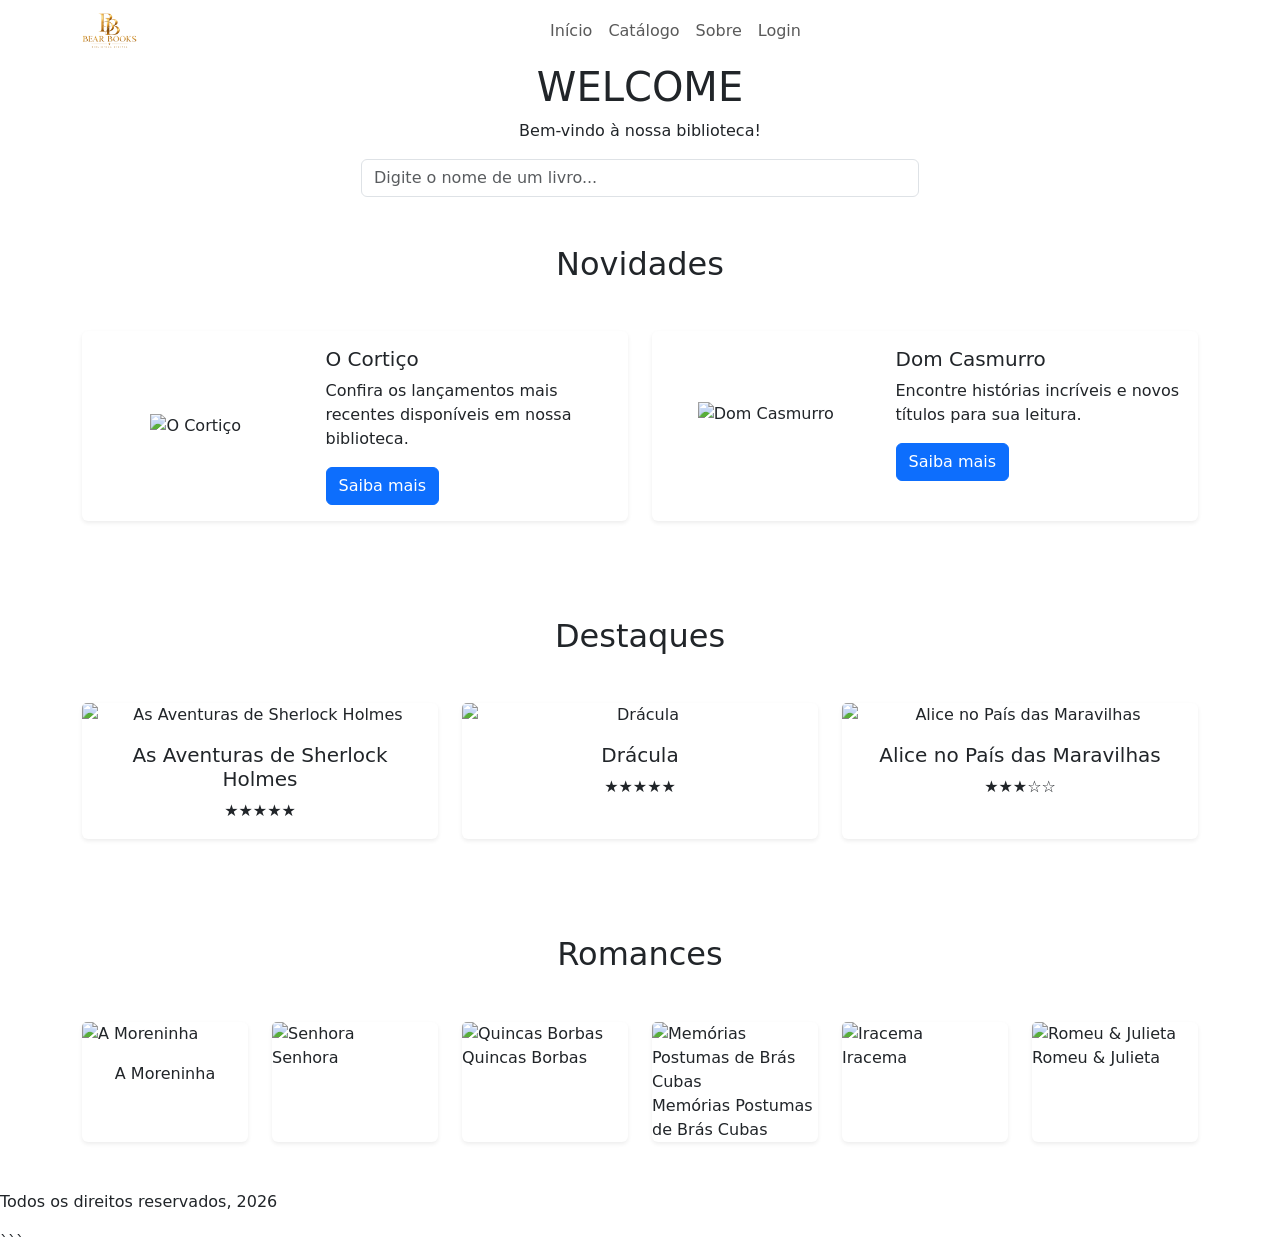
==== index.html @ a9ad1637 "Adiciona todos os arquivos" ====
<!DOCTYPE html>
<html lang="pt-BR">

<head>
    <meta charset="UTF-8">
    <meta name="viewport" content="width=device-width, initial-scale=1.0">

    <title>Bear Books</title>

    <link href="https://cdn.jsdelivr.net/npm/bootstrap@5.3.3/dist/css/bootstrap.min.css" rel="stylesheet">

    <link rel="stylesheet" href="css1/style.css">
</head>

<body>

    <!-- NAVBAR -->
    <nav class="navbar navbar-expand-lg">
        <div class="container">

            <a class="navbar-brand" href="#">
                <img src="ARQUIVOS/img/logo.png" alt="Bear Books" width="55">
            </a>

            <button class="navbar-toggler bg-light" type="button"
                data-bs-toggle="collapse"
                data-bs-target="#menu">
                <span class="navbar-toggler-icon"></span>
            </button>

            <div class="collapse navbar-collapse" id="menu">

                <ul class="navbar-nav mx-auto mb-2 mb-lg-0">

                    <li class="nav-item">
                        <a class="nav-link" href="#">Início</a>
                    </li>

                    <li class="nav-item">
                        <a class="nav-link" href="catagolo.html">Catálogo</a>
                    </li>

                    <li class="nav-item">
                        <a class="nav-link" href="#">Sobre</a>
                    </li>

                    <li class="nav-item">
                        <a class="nav-link" href="#">Login</a>
                    </li>

                </ul>

            </div>
        </div>
    </nav>


    <!-- BANNER -->
    <section class="banner">
        <div class="container text-center">

            <h1>WELCOME</h1>

            <p>Bem-vindo à nossa biblioteca!</p>

            <div class="col-12 col-md-8 col-lg-6 mx-auto">
                <input
                    type="text"
                    class="form-control pesquisa"
                    placeholder="Digite o nome de um livro..."
                >
            </div>

        </div>
    </section>


    <!-- NOVIDADES -->
    <section class="novidades py-5">

        <div class="container">

            <h2 class="text-center mb-5">Novidades</h2>

            <div class="row g-4 justify-content-center">

                <div class="col-12 col-md-6">

                    <div class="card h-100 shadow-sm border-0">

                        <div class="row g-0 align-items-center">

                            <div class="col-5 text-center p-3">
                                <img
                                    src="ARQUIVOS/img/cortico.jpg"
                                    class="livro-novidade img-fluid"
                                    alt="O Cortiço"
                                >
                            </div>

                            <div class="col-7">

                                <div class="card-body">

                                    <h5 class="card-title">
                                        O Cortiço
                                    </h5>

                                    <p class="card-text">
                                        Confira os lançamentos mais recentes
                                        disponíveis em nossa biblioteca.
                                    </p>

                                    <button class="btn btn-primary">
                                        Saiba mais
                                    </button>

                                </div>

                            </div>

                        </div>

                    </div>

                </div>


                <div class="col-12 col-md-6">

                    <div class="card h-100 shadow-sm border-0">

                        <div class="row g-0 align-items-center">

                            <div class="col-5 text-center p-3">

                                <img
                                    src="ARQUIVOS/img/domcasmurro.jpg"
                                    class="livro-novidade img-fluid"
                                    alt="Dom Casmurro"
                                >

                            </div>

                            <div class="col-7">

                                <div class="card-body">

                                    <h5 class="card-title">
                                        Dom Casmurro
                                    </h5>

                                    <p class="card-text">
                                        Encontre histórias incríveis e novos
                                        títulos para sua leitura.
                                    </p>

                                    <button class="btn btn-primary">
                                        Saiba mais
                                    </button>

                                </div>

                            </div>

                        </div>

                    </div>

                </div>

            </div>

        </div>

    </section>


    <!-- DESTAQUES -->
    <section class="destaques py-5">

        <div class="container">

            <h2 class="text-center mb-5">Destaques</h2>

            <div class="row g-4 justify-content-center">

                <div class="col-12 col-sm-6 col-lg-4">

                    <div class="card livro h-100 text-center shadow-sm border-0">

                        <img
                            src="ARQUIVOS/img/sharlock.jpg"
                            class="card-img-top"
                            alt="As Aventuras de Sherlock Holmes"
                        >

                        <div class="card-body">

                            <h5 class="card-title">
                                As Aventuras de Sherlock Holmes
                            </h5>

                            <div class="estrelas">
                                ★★★★★
                            </div>

                        </div>

                    </div>

                </div>


                <div class="col-12 col-sm-6 col-lg-4">

                    <div class="card livro h-100 text-center shadow-sm border-0">

                        <img
                            src="ARQUIVOS/img/dracula.jpg"
                            class="card-img-top"
                            alt="Drácula"
                        >

                        <div class="card-body">

                            <h5 class="card-title">
                                Drácula
                            </h5>

                            <div class="estrelas">
                                ★★★★★
                            </div>

                        </div>

                    </div>

                </div>


                <div class="col-12 col-sm-6 col-lg-4">

                    <div class="card livro h-100 text-center shadow-sm border-0">

                        <img
                            src="ARQUIVOS/img/alice.jpg"
                            class="card-img-top"
                            alt="Alice no País das Maravilhas"
                        >

                        <div class="card-body">

                            <h5 class="card-title">
                                Alice no País das Maravilhas
                            </h5>

                            <div class="estrelas">
                                ★★★☆☆
                            </div>

                        </div>

                    </div>

                </div>

            </div>

        </div>

    </section>


    <!-- ROMANCES -->
    <section class="romances py-5">

        <div class="container">

            <h2 class="text-center mb-5">Romances</h2>

            <div class="row g-4">

                <div class="col-6 col-md-4 col-lg-2">
                    <div class="card livro-romance h-100 border-0 shadow-sm">
                        <img
                            src="ARQUIVOS/img/a.webp"
                            class="card-img-top"
                            alt="A Moreninha">

                        <div class="card-body text-center">
                            <p class="card-text">A Moreninha</p>
                        </div>
                    </div>
                </div>

                <div class="col-6 col-md-4 col-lg-2">
                    <div class="card livro-romance h-100 border-0 shadow-sm">
                        <img
                            src="ARQUIVOS/img/senhora.webp"
                            class="card-img-top"
                            alt="Senhora">
                            <p class="card-text">Senhora</p>
                    </div>
                </div>

                <div class="col-6 col-md-4 col-lg-2">
                    <div class="card livro-romance h-100 border-0 shadow-sm">
                        <img
                            src="ARQUIVOS/img/quincas.webp"
                            class="card-img-top"
                            alt="Quincas Borbas">
                            <p class="card-text">Quincas Borbas</p>
                    </div>
                </div>

                <div class="col-6 col-md-4 col-lg-2">
                    <div class="card livro-romance h-100 border-0 shadow-sm">
                        <img
                            src="ARQUIVOS/img/memo.jpg"
                            class="card-img-top"
                            alt="Memórias Postumas de Brás Cubas">
                            <p class="card-text">Memórias Postumas de Brás Cubas</p>
                    </div>
                </div>

                <div class="col-6 col-md-4 col-lg-2">
                    <div class="card livro-romance h-100 border-0 shadow-sm">
                        <img
                            src="ARQUIVOS/img/iracema.jpg"
                            class="card-img-top"
                            alt="Iracema">
                             <p class="card-text">Iracema</p>
                    </div>
                </div>

                <div class="col-6 col-md-4 col-lg-2">
                    <div class="card livro-romance h-100 border-0 shadow-sm">
                        <img
                            src="ARQUIVOS/img/romeu.jpg"
                            class="card-img-top"
                            alt="Romeu & Julieta">
                             <p class="card-text">Romeu & Julieta</p>
                    </div>
                </div>

            </div>

        </div>

    </section>


    <!-- FOOTER -->
    <footer class="footer">
        <p>Todos os direitos reservados, 2026</p>
    </footer>


    <script src="https://cdn.jsdelivr.net/npm/bootstrap@5.3.3/dist/js/bootstrap.bundle.min.js"></script>

</body>

</html>
```
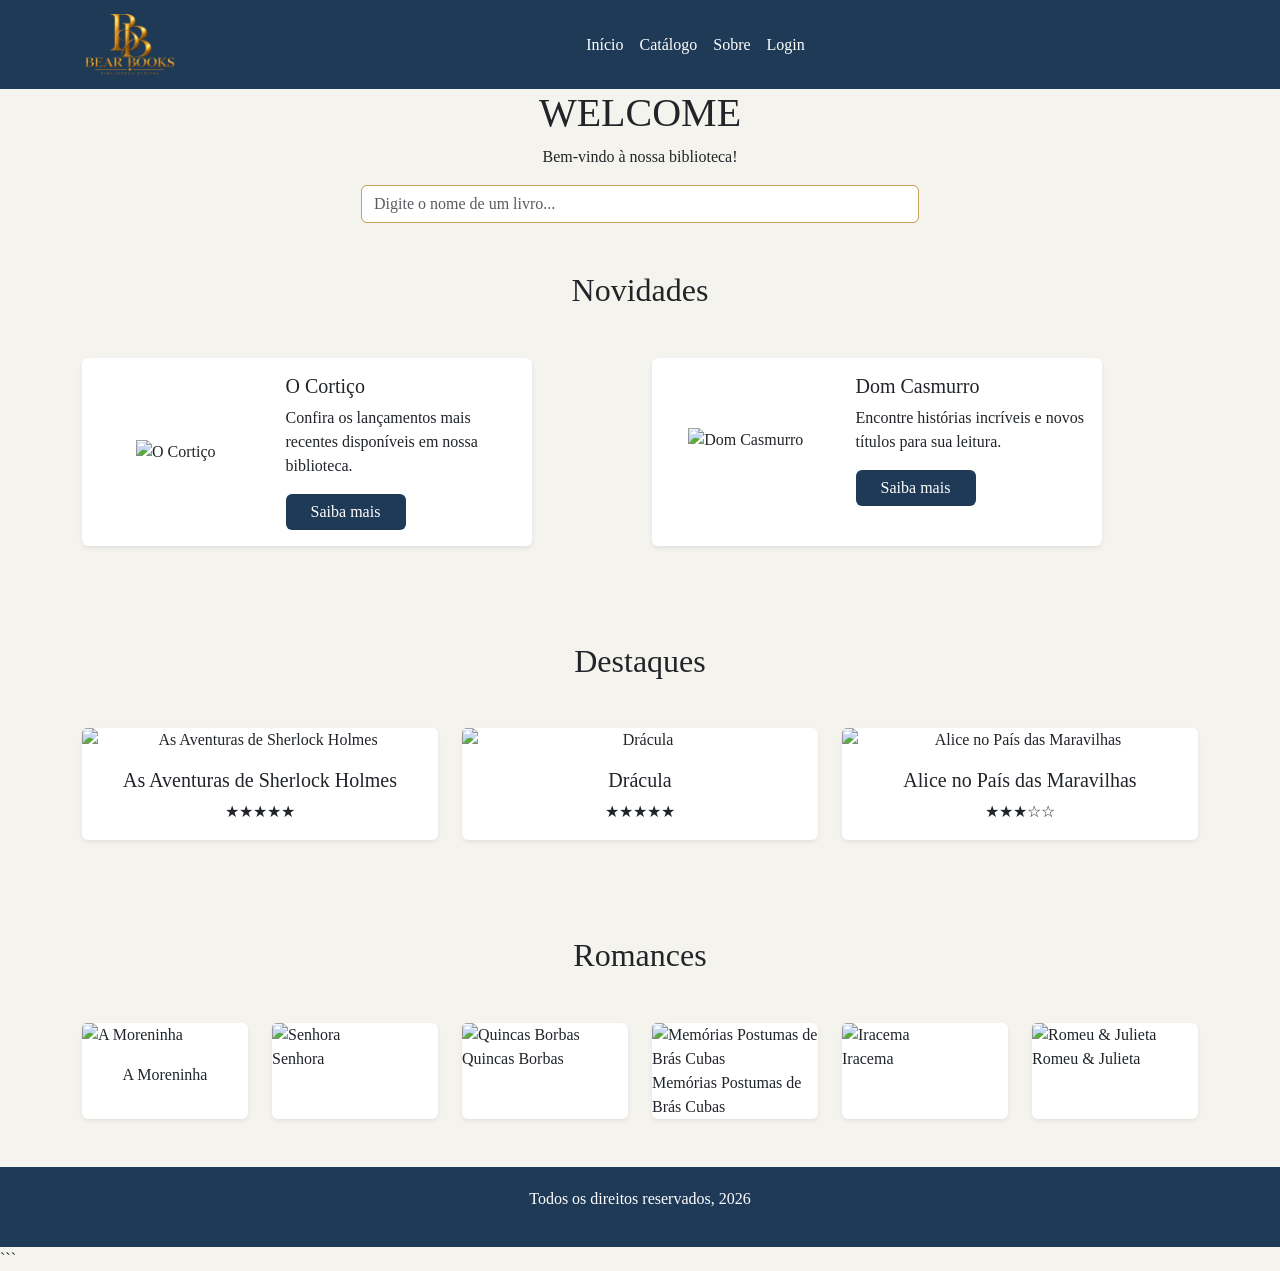
==== commit eea4e7da: "Atualiza projeto Bear Books" ====
--- a/index.html
+++ b/index.html
@@ -10,7 +10,7 @@
 
     <link href="https://cdn.jsdelivr.net/npm/bootstrap@5.3.3/dist/css/bootstrap.min.css" rel="stylesheet">
 
-    <link rel="stylesheet" href="css1/style.css">
+    <link rel="stylesheet" href="css/style.css">
 </head>
 
 <body>
@@ -46,7 +46,7 @@
                     </li>
 
                     <li class="nav-item">
-                        <a class="nav-link" href="#">Login</a>
+                        <a class="nav-link" href="login.php">Login</a>
                     </li>
 
                 </ul>
@@ -93,7 +93,7 @@
 
                             <div class="col-5 text-center p-3">
                                 <img
-                                    src="ARQUIVOS/img/cortico.jpg"
+                                    src="img/cortico.jpg"
                                     class="livro-novidade img-fluid"
                                     alt="O Cortiço"
                                 >
@@ -136,7 +136,7 @@
                             <div class="col-5 text-center p-3">
 
                                 <img
-                                    src="ARQUIVOS/img/domcasmurro.jpg"
+                                    src="img/domcasmurro.jpg"
                                     class="livro-novidade img-fluid"
                                     alt="Dom Casmurro"
                                 >
@@ -191,7 +191,7 @@
                     <div class="card livro h-100 text-center shadow-sm border-0">
 
                         <img
-                            src="ARQUIVOS/img/sharlock.jpg"
+                            src="img/sharlock.jpg"
                             class="card-img-top"
                             alt="As Aventuras de Sherlock Holmes"
                         >
@@ -218,7 +218,7 @@
                     <div class="card livro h-100 text-center shadow-sm border-0">
 
                         <img
-                            src="ARQUIVOS/img/dracula.jpg"
+                            src="img/dracula.jpg"
                             class="card-img-top"
                             alt="Drácula"
                         >
@@ -245,7 +245,7 @@
                     <div class="card livro h-100 text-center shadow-sm border-0">
 
                         <img
-                            src="ARQUIVOS/img/alice.jpg"
+                            src="img/alice.jpg"
                             class="card-img-top"
                             alt="Alice no País das Maravilhas"
                         >
@@ -285,7 +285,7 @@
                 <div class="col-6 col-md-4 col-lg-2">
                     <div class="card livro-romance h-100 border-0 shadow-sm">
                         <img
-                            src="ARQUIVOS/img/a.webp"
+                            src="img/a.webp"
                             class="card-img-top"
                             alt="A Moreninha">
 
@@ -298,7 +298,7 @@
                 <div class="col-6 col-md-4 col-lg-2">
                     <div class="card livro-romance h-100 border-0 shadow-sm">
                         <img
-                            src="ARQUIVOS/img/senhora.webp"
+                            src="img/senhora.webp"
                             class="card-img-top"
                             alt="Senhora">
                             <p class="card-text">Senhora</p>
@@ -308,7 +308,7 @@
                 <div class="col-6 col-md-4 col-lg-2">
                     <div class="card livro-romance h-100 border-0 shadow-sm">
                         <img
-                            src="ARQUIVOS/img/quincas.webp"
+                            src="img/quincas.webp"
                             class="card-img-top"
                             alt="Quincas Borbas">
                             <p class="card-text">Quincas Borbas</p>
@@ -318,7 +318,7 @@
                 <div class="col-6 col-md-4 col-lg-2">
                     <div class="card livro-romance h-100 border-0 shadow-sm">
                         <img
-                            src="ARQUIVOS/img/memo.jpg"
+                            src="img/memo.jpg"
                             class="card-img-top"
                             alt="Memórias Postumas de Brás Cubas">
                             <p class="card-text">Memórias Postumas de Brás Cubas</p>
@@ -328,7 +328,7 @@
                 <div class="col-6 col-md-4 col-lg-2">
                     <div class="card livro-romance h-100 border-0 shadow-sm">
                         <img
-                            src="ARQUIVOS/img/iracema.jpg"
+                            src="img/iracema.jpg"
                             class="card-img-top"
                             alt="Iracema">
                              <p class="card-text">Iracema</p>
@@ -338,7 +338,7 @@
                 <div class="col-6 col-md-4 col-lg-2">
                     <div class="card livro-romance h-100 border-0 shadow-sm">
                         <img
-                            src="ARQUIVOS/img/romeu.jpg"
+                            src="img/romeu.jpg"
                             class="card-img-top"
                             alt="Romeu & Julieta">
                              <p class="card-text">Romeu & Julieta</p>
--- a/css/style.css
+++ b/css/style.css
@@ -0,0 +1,560 @@
+/*login adm*/
+
+body {
+    font-family: 'Lora', serif;
+    background-color: #F5F3EE;
+    min-height: 100vh;
+    display: flex;
+    flex-direction: column;
+}
+
+.login-page {
+    background-color: #F5F3EE;
+}
+
+.btn-primary {
+    background-color: #1F3A56;
+    color: white;
+    border: none;
+}
+
+.btn-primary:hover {
+    background-color: #4185c4;
+    color: white;
+    border: none;
+}
+
+.btn-primary:focus {
+    box-shadow: none;
+    border: none;
+}
+
+.btn-cancelar,
+.btn-primary {
+    width: 120px;
+}
+
+.card {
+    max-width: 450px;
+    border: 2px solid #C6A25A;
+    background-color: white;
+}
+
+
+/*menu*/
+
+.navbar {
+    background-color: #1F3A56;
+}
+
+.navbar .navbar-brand {
+    color: white;
+}
+
+.navbar .navbar-brand img {
+    width: 95px;
+    height: auto;
+}
+
+.menu {
+    display: flex;
+    align-items: center;
+    justify-content: center;
+}
+
+.menu .navbar-brand {
+    margin-right: 20px;
+}
+
+.navbar .nav-link {
+    color: white;
+}
+
+
+/*cards do dashboard*/
+
+.cards-dashboard .card {
+    max-width: none;
+    height: 100%;
+    border: 1px solid #C6A25A;
+    border-radius: 10px;
+    background-color: white;
+    box-shadow: 0 3px 10px rgba(31, 58, 86, 0.12);
+    transition: 0.3s;
+}
+
+.cards-dashboard .card:hover {
+    transform: translateY(-4px);
+    box-shadow: 0 6px 16px rgba(31, 58, 86, 0.20);
+}
+
+.cards-dashboard .card-body {
+    padding: 25px;
+}
+
+.cards-dashboard .card i {
+    color: #C6A25A;
+}
+
+.cards-dashboard .card h5 {
+    color: #1F3A56;
+}
+
+.cards-dashboard .card p {
+    color: #555;
+}
+
+
+/*tabela gerenciar adm*/
+
+.titulo-pagina {
+    color: #1F3A56;
+    text-align: center;
+    margin-bottom: 25px;
+}
+
+.table-striped-columns thead th {
+    background-color: #1F3A56 !important;
+    color: white;
+}
+
+.table-striped-columns > :not(caption) > tr > :nth-child(odd) {
+    background-color: #F5F3EE;
+}
+
+.table-striped-columns > :not(caption) > tr > :nth-child(even) {
+    background-color: #E8E0D5;
+}
+
+.table td:last-child img {
+    margin: 5px;
+}
+
+.table td:last-child a {
+    text-decoration: none;
+}
+
+
+/*footer*/
+
+.footer {
+    background-color: #1F3A56;
+    padding: 20px 0;
+    text-align: center;
+    color: white;
+    margin-top: auto;
+}
+
+
+/*formulários*/
+
+.titulo-formulario {
+    color: #1F3A56;
+    text-align: center;
+    margin-bottom: 25px;
+}
+
+.form-label {
+    color: #1F3A56;
+}
+
+.form-control {
+    border: 1px solid #C6A25A;
+}
+
+.btn-cancelar {
+    background-color: #1F3A56;
+    color: white;
+}
+
+.btn-cancelar:hover {
+    background-color: #146cb4;
+    color: white;
+}
+
+.card-formulario {
+    max-width: 800px;
+    margin: 0 auto;
+    border-radius: 15px;
+}
+
+.btn-adicionar {
+    background-color: #1F3A56;
+    color: white;
+    border: 2px solid #C6A25A;
+}
+
+.btn-adicionar:hover {
+    background-color: #C6A25A;
+    color: #1F3A56;
+}
+
+
+/*tabela gerenciar livros*/
+
+.tabela-livros {
+    margin-top: 20px;
+}
+
+.tabela-livros table {
+    background-color: white;
+}
+
+.tabela-livros thead th {
+    background-color: #1F3A56;
+    color: white;
+}
+
+.tabela-livros td {
+    vertical-align: middle;
+}
+
+.capa-livro {
+    width: 90px;
+    height: auto;
+    border: 1px solid #C6A25A;
+    border-radius: 4px;
+    display: block;
+    margin: 0 auto;
+}
+
+
+/*cards dos livros home-Jhulia*/
+
+.cards-livros .card {
+    height: 100%;
+    border: 1px solid #C6A25A;
+    border-radius: 10px;
+    background-color: white;
+    box-shadow: 0 3px 10px rgba(31, 58, 86, 0.12);
+    transition: 0.3s;
+}
+
+.cards-livros .card:hover {
+    transform: translateY(-4px);
+    box-shadow: 0 6px 16px rgba(31, 58, 86, 0.20);
+}
+
+.cards-livros .card-img-top {
+    height: 350px;
+    object-fit: cover;
+}
+
+.cards-livros .card-title {
+    color: #1F3A56;
+}
+
+.cards-livros .card-text {
+    color: #555;
+}
+
+.btn-editar {
+    background-color: #C6A25A;
+    color: #1F3A56;
+}
+
+.btn-editar:hover {
+    background-color: #1F3A56;
+    color: white;
+}
+
+.btn-excluir {
+    background-color: #8B0000;
+    color: white;
+}
+
+.btn-excluir:hover {
+    background-color: #650000;
+    color: white;
+}
+
+
+/*cadastro categoria e classificação*/
+
+.cadastro-conteudo {
+    margin-top: 50px;
+}
+
+.cadastro-titulo h1 {
+    color: #1F3A56;
+}
+
+.cadastro-titulo p {
+    color: #555;
+}
+
+.cadastro-formulario {
+    margin-top: 30px;
+    margin-left: 85px;
+}
+
+.cadastro-formulario h4 {
+    color: #1F3A56;
+    text-align: center;
+    margin-bottom: 25px;
+}
+
+.cadastro-tabela {
+    margin-top: 96px;
+    margin-bottom: 50px;
+}
+
+.cadastro-tabela h2 {
+    color: #1F3A56;
+    margin-bottom: 10px;
+}
+
+.form-user {
+    margin-top: 40px;
+    margin-bottom: 50px;
+}
+
+.form-user h2 {
+    color: #1F3A56;
+    text-align: center;
+    margin-bottom: 30px;
+}
+
+.cadastro-usuario {
+    margin-top: 40px;
+    margin-bottom: 50px;
+}
+
+
+
+/*transição do login usuario*/
+
+.login-usuario-page {
+    overflow-x: hidden;
+}
+
+.login-usuario-container {
+    position: relative;
+    height: 100vh;
+    min-height: 600px;
+    overflow: hidden;
+}
+
+
+/*logo*/
+
+.logo-login-usuario {
+    position: absolute;
+    width: 35%;
+    left: 7%;
+    top: 50%;
+    transform: translateY(-50%);
+    transition: 0.8s ease;
+}
+
+.logo-login-usuario img {
+    width: 100%;
+    max-width: 430px;
+}
+
+
+/*login*/
+
+.formulario-login-usuario {
+    position: absolute;
+    width: 40%;
+    left: 55%;
+    top: 50%;
+    transform: translateY(-50%);
+    transition: 0.8s ease;
+}
+
+.formulario-login-usuario .card {
+    width: 100%;
+    max-width: 450px;
+    height: auto;
+    padding: 40px !important;
+    margin: 0 auto;
+    border-radius: 15px;
+}
+
+
+/*cadastro*/
+
+.formulario-cadastro-usuario {
+    position: absolute;
+    width: 40%;
+    left: 5%;
+    top: 50%;
+    transform: translateY(-50%);
+    opacity: 0;
+    visibility: hidden;
+    transition: 0.8s ease;
+}
+
+.formulario-cadastro-usuario .card {
+    width: 100%;
+    max-width: 450px;
+    height: auto;
+    padding: 30px !important;
+    margin: 0 auto;
+    border-radius: 15px;
+}
+
+
+/*quando abrir cadastro*/
+
+.mostrar-cadastro .logo-login-usuario {
+    left: 60%;
+}
+
+.mostrar-cadastro .formulario-login-usuario {
+    left: -50%;
+    opacity: 0;
+    visibility: hidden;
+}
+
+.mostrar-cadastro .formulario-cadastro-usuario {
+    opacity: 1;
+    visibility: visible;
+}
+
+
+/*campos do cadastro*/
+
+.formulario-cadastro-usuario .mb-3 {
+    margin-bottom: 10px !important;
+}
+
+.formulario-cadastro-usuario .form-control {
+    padding: 8px 12px;
+}
+
+
+/*botão cadastrar*/
+
+.formulario-cadastro-usuario .btn-primary {
+    width: 120px;
+    display: block;
+    margin: 15px auto 0;
+    white-space: nowrap;
+}
+
+
+/*link já sou cadastrado*/
+
+.formulario-cadastro-usuario #voltarLogin {
+    display: block;
+    text-align: center;
+    margin-top: 12px;
+}
+
+
+/*tablet*/
+
+@media (max-width: 991px) and (min-width: 577px) {
+
+    .login-usuario-container {
+        height: 100vh;
+        min-height: 600px;
+    }
+
+    .logo-login-usuario {
+        width: 32%;
+        left: 5%;
+    }
+
+    .logo-login-usuario img {
+        max-width: 300px;
+    }
+
+    .formulario-login-usuario,
+    .formulario-cadastro-usuario {
+        width: 46%;
+    }
+
+    .formulario-login-usuario {
+        left: 51%;
+    }
+
+    .formulario-cadastro-usuario {
+        left: 3%;
+    }
+
+    .formulario-login-usuario .card,
+    .formulario-cadastro-usuario .card {
+        max-width: 390px;
+        padding: 28px !important;
+    }
+
+    .mostrar-cadastro .logo-login-usuario {
+        left: 63%;
+    }
+}
+
+
+/*celular*/
+
+@media (max-width: 576px) {
+
+    .login-usuario-page {
+        overflow-y: auto;
+        overflow-x: hidden;
+    }
+
+    .login-usuario-container {
+        height: auto;
+        min-height: 100vh;
+        overflow: visible;
+        padding: 25px 0;
+    }
+
+    .logo-login-usuario {
+        position: relative;
+        width: 70%;
+        left: 15%;
+        top: 0;
+        transform: none;
+        margin-bottom: 25px;
+    }
+
+    .logo-login-usuario img {
+        width: 100%;
+        max-width: 280px;
+        display: block;
+        margin: 0 auto;
+    }
+
+    .formulario-login-usuario,
+    .formulario-cadastro-usuario {
+        position: relative;
+        width: 94%;
+        left: 3%;
+        top: 0;
+        transform: none;
+    }
+
+    .formulario-login-usuario .card,
+    .formulario-cadastro-usuario .card {
+        width: 100%;
+        max-width: 400px;
+        height: auto;
+        padding: 25px !important;
+        margin: 0 auto;
+        box-sizing: border-box;
+    }
+
+    .formulario-cadastro-usuario {
+        display: none;
+    }
+
+    .mostrar-cadastro .logo-login-usuario {
+        left: 15%;
+    }
+
+    .mostrar-cadastro .formulario-login-usuario {
+        display: none;
+    }
+
+    .mostrar-cadastro .formulario-cadastro-usuario {
+        display: block;
+        left: 3%;
+        opacity: 1;
+        visibility: visible;
+    }
+}
